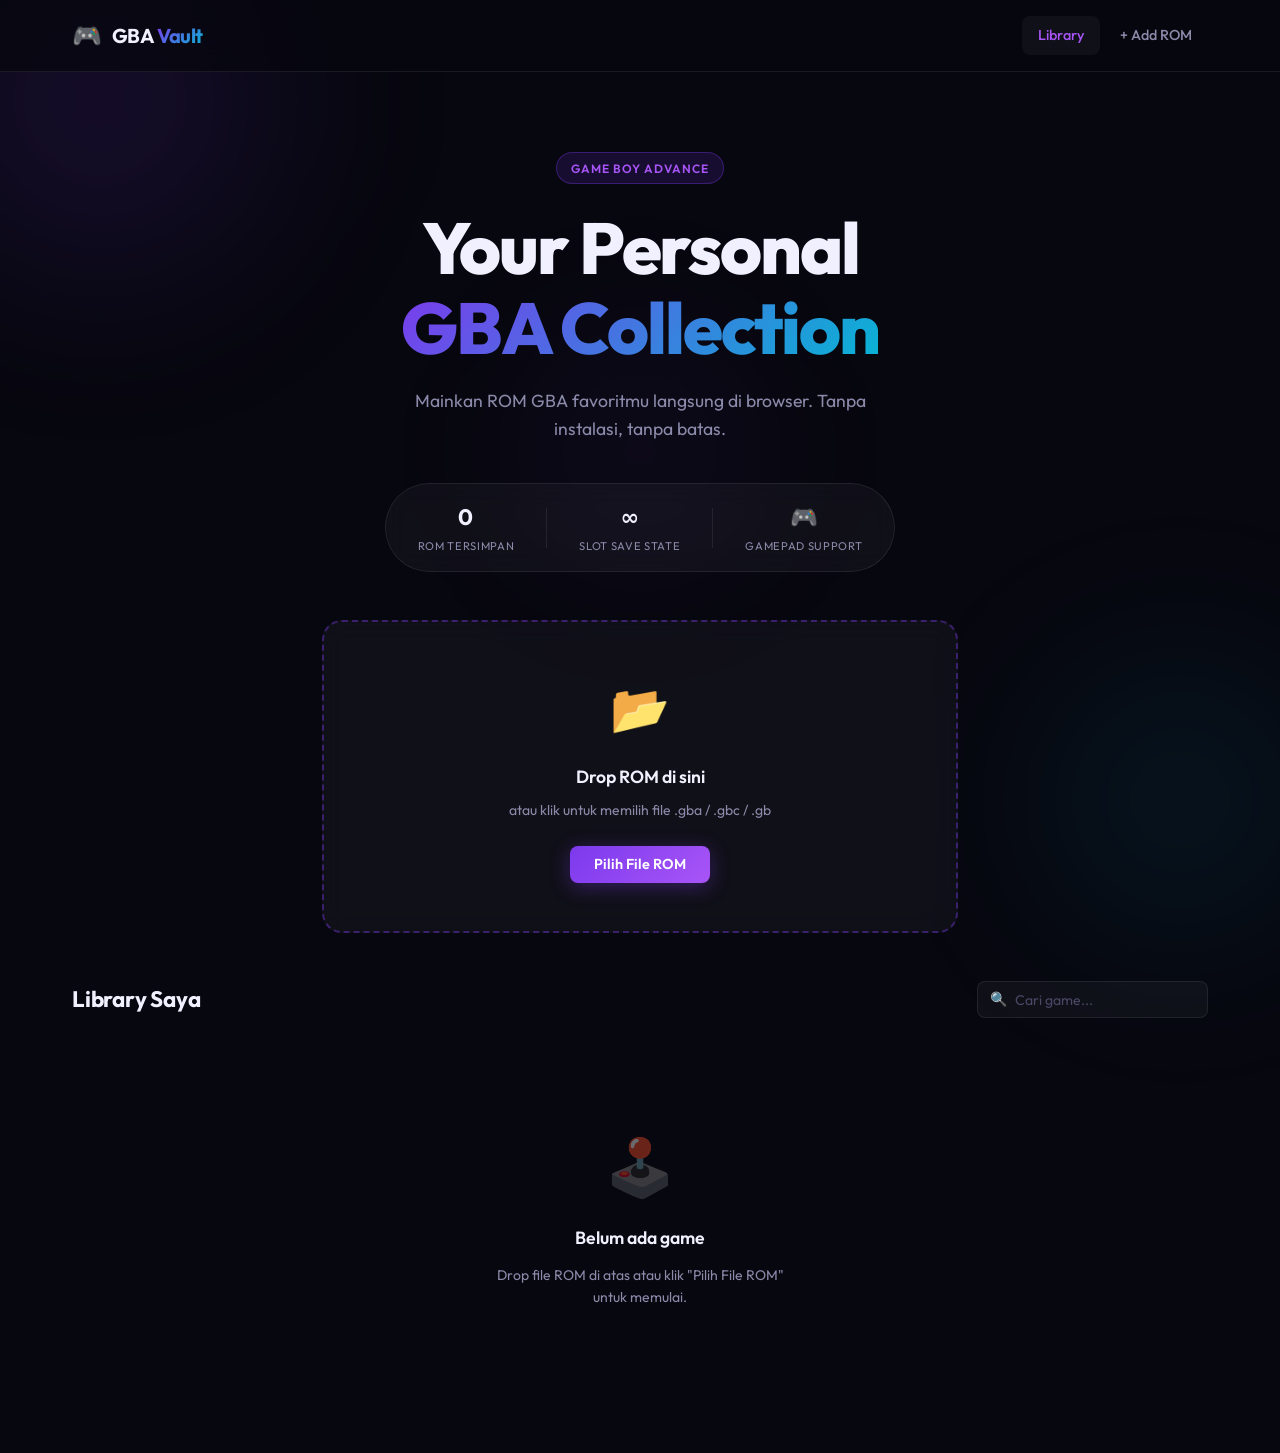
==== index.html @ 0735eef9 "Initial commit - GBA Vault" ====
<!DOCTYPE html>
<html lang="id">
<head>
  <meta charset="UTF-8" />
  <meta name="viewport" content="width=device-width, initial-scale=1.0" />
  <title>GBA Vault — Emulator Personal</title>
  <meta name="description" content="Emulator Game Boy Advance berbasis web. Mainkan ROM GBA favoritmu langsung di browser." />
  <link rel="preconnect" href="https://fonts.googleapis.com" />
  <link href="https://fonts.googleapis.com/css2?family=Outfit:wght@300;400;500;600;700;800&family=JetBrains+Mono:wght@400;600&display=swap" rel="stylesheet" />
  <link rel="stylesheet" href="style.css" />
  <script src="coi-serviceworker.js"></script>
</head>
<body>

  <!-- Background orbs -->
  <div class="bg-orb orb-1"></div>
  <div class="bg-orb orb-2"></div>
  <div class="bg-orb orb-3"></div>

  <!-- Header -->
  <header class="header">
    <div class="header-inner">
      <div class="logo">
        <span class="logo-icon">🎮</span>
        <span class="logo-text">GBA <span class="logo-accent">Vault</span></span>
      </div>
      <nav class="nav">
        <a href="index.html" class="nav-link active">Library</a>
        <a href="#" class="nav-link" id="add-rom-btn">+ Add ROM</a>
      </nav>
    </div>
  </header>

  <!-- Hero -->
  <section class="hero">
    <div class="hero-badge">Game Boy Advance</div>
    <h1 class="hero-title">Your Personal<br /><span class="gradient-text">GBA Collection</span></h1>
    <p class="hero-sub">Mainkan ROM GBA favoritmu langsung di browser. Tanpa instalasi, tanpa batas.</p>
    <div class="hero-stats">
      <div class="stat-item">
        <span class="stat-val" id="rom-count">0</span>
        <span class="stat-label">ROM Tersimpan</span>
      </div>
      <div class="stat-divider"></div>
      <div class="stat-item">
        <span class="stat-val">∞</span>
        <span class="stat-label">Slot Save State</span>
      </div>
      <div class="stat-divider"></div>
      <div class="stat-item">
        <span class="stat-val">🎮</span>
        <span class="stat-label">Gamepad Support</span>
      </div>
    </div>
  </section>

  <!-- Quick Play Drop Zone -->
  <section class="quick-play-section">
    <div class="drop-zone" id="drop-zone">
      <div class="drop-icon">📂</div>
      <div class="drop-title">Drop ROM di sini</div>
      <div class="drop-sub">atau klik untuk memilih file .gba / .gbc / .gb</div>
      <input type="file" id="rom-file-input" accept=".gba,.gbc,.gb,.zip" hidden />
      <button class="btn-primary" id="browse-btn">Pilih File ROM</button>
    </div>
  </section>

  <!-- Library -->
  <section class="library-section">
    <div class="section-header">
      <h2 class="section-title">Library Saya</h2>
      <div class="search-box">
        <span class="search-icon">🔍</span>
        <input type="text" id="search-input" placeholder="Cari game..." class="search-input" />
      </div>
    </div>

    <div class="game-grid" id="game-grid">
      <!-- Cards will be rendered here by JS -->
      <div class="empty-state" id="empty-state">
        <div class="empty-icon">🕹️</div>
        <div class="empty-title">Belum ada game</div>
        <div class="empty-sub">Drop file ROM di atas atau klik "Pilih File ROM" untuk memulai.</div>
      </div>
    </div>
  </section>

  <!-- Modal: Add ROM from URL -->
  <div class="modal-overlay" id="url-modal">
    <div class="modal-box">
      <button class="modal-close" id="close-url-modal">✕</button>
      <h3 class="modal-title">🌐 Tambah ROM dari URL</h3>
      <p class="modal-desc">Masukkan URL langsung ke file .gba untuk menambahkan ke library.</p>
      <input type="text" id="rom-url-input" class="modal-input" placeholder="https://example.com/game.gba" />
      <input type="text" id="rom-name-input" class="modal-input" placeholder="Nama game (opsional)" />
      <div class="modal-actions">
        <button class="btn-secondary" id="cancel-url">Batal</button>
        <button class="btn-primary" id="confirm-url">Tambah</button>
      </div>
    </div>
  </div>

  <!-- Toast -->
  <div class="toast" id="toast"></div>

  <script src="idb.js"></script>
  <script src="app.js"></script>
</body>
</html>
---- style.css ----
/* ════════════════════════════════════════════════════════════
   GBA Vault — style.css
   Premium dark-theme GBA emulator UI
   ════════════════════════════════════════════════════════════ */

/* ─── Variables ─────────────────────────────────────────────── */
:root {
  --bg:           #07070f;
  --bg-2:         #0d0d1a;
  --card-bg:      rgba(255, 255, 255, 0.04);
  --card-border:  rgba(255, 255, 255, 0.08);
  --accent:       #7c3aed;
  --accent-2:     #a855f7;
  --accent-3:     #06b6d4;
  --text:         #f1f0ff;
  --text-muted:   #8b8aaa;
  --text-dim:     #4a4866;
  --danger:       #ef4444;
  --success:      #22c55e;
  --gba-purple:   hsl(262, 72%, 58%);
  --radius-lg:    20px;
  --radius-md:    12px;
  --radius-sm:    8px;
  --shadow-glow:  0 0 40px rgba(124, 58, 237, 0.2);
  --transition:   0.2s cubic-bezier(0.4, 0, 0.2, 1);
}

/* ─── Reset & Base ───────────────────────────────────────────── */
*, *::before, *::after { box-sizing: border-box; margin: 0; padding: 0; }

html { scroll-behavior: smooth; }

body {
  font-family: 'Outfit', system-ui, sans-serif;
  background-color: var(--bg);
  color: var(--text);
  min-height: 100vh;
  overflow-x: hidden;
  line-height: 1.6;
}

/* ─── Background Orbs ────────────────────────────────────────── */
.bg-orb {
  position: fixed;
  border-radius: 50%;
  filter: blur(80px);
  pointer-events: none;
  z-index: 0;
  animation: drift 18s ease-in-out infinite alternate;
}
.orb-1 {
  width: 500px; height: 500px;
  background: radial-gradient(circle, rgba(124,58,237,0.18), transparent 70%);
  top: -150px; left: -150px;
  animation-duration: 22s;
}
.orb-2 {
  width: 400px; height: 400px;
  background: radial-gradient(circle, rgba(6,182,212,0.12), transparent 70%);
  bottom: -100px; right: -100px;
  animation-duration: 18s;
}
.orb-3 {
  width: 300px; height: 300px;
  background: radial-gradient(circle, rgba(168,85,247,0.1), transparent 70%);
  top: 50%; left: 50%;
  transform: translate(-50%, -50%);
  animation-duration: 26s;
}

@keyframes drift {
  from { transform: translate(0, 0) scale(1); }
  to   { transform: translate(40px, 30px) scale(1.08); }
}

/* ─── Header ─────────────────────────────────────────────────── */
.header {
  position: sticky; top: 0; z-index: 100;
  background: rgba(7, 7, 15, 0.8);
  backdrop-filter: blur(20px);
  border-bottom: 1px solid var(--card-border);
}
.header-inner {
  max-width: 1200px; margin: 0 auto;
  padding: 1rem 2rem;
  display: flex; justify-content: space-between; align-items: center;
}

.logo {
  display: flex; align-items: center; gap: 0.6rem;
  text-decoration: none; color: inherit;
}
.logo-icon { font-size: 1.5rem; }
.logo-text {
  font-size: 1.25rem; font-weight: 700; letter-spacing: -0.02em;
}
.logo-accent {
  background: linear-gradient(135deg, var(--accent), var(--accent-3));
  -webkit-background-clip: text; -webkit-text-fill-color: transparent;
  background-clip: text;
}

.nav { display: flex; align-items: center; gap: 0.25rem; }
.nav-link {
  padding: 0.5rem 1rem; border-radius: var(--radius-sm);
  text-decoration: none; color: var(--text-muted);
  font-size: 0.9rem; font-weight: 500;
  transition: var(--transition);
  cursor: pointer; border: none; background: transparent;
}
.nav-link:hover, .nav-link.active { color: var(--text); background: var(--card-bg); }
.nav-link.active { color: var(--accent-2); }

/* ─── Hero Section ───────────────────────────────────────────── */
.hero {
  max-width: 1200px; margin: 0 auto;
  padding: 5rem 2rem 3rem;
  text-align: center;
  position: relative; z-index: 1;
}

.hero-badge {
  display: inline-flex; align-items: center;
  padding: 0.35rem 0.9rem;
  border-radius: 100px;
  background: rgba(124, 58, 237, 0.15);
  border: 1px solid rgba(124, 58, 237, 0.35);
  font-size: 0.75rem; font-weight: 600; letter-spacing: 0.08em;
  text-transform: uppercase; color: var(--accent-2);
  margin-bottom: 1.5rem;
}

.hero-title {
  font-size: clamp(2.5rem, 6vw, 4.5rem);
  font-weight: 800; letter-spacing: -0.03em;
  line-height: 1.1; margin-bottom: 1.25rem;
}

.gradient-text {
  background: linear-gradient(135deg, var(--accent) 0%, var(--accent-3) 100%);
  -webkit-background-clip: text; -webkit-text-fill-color: transparent;
  background-clip: text;
}

.hero-sub {
  font-size: 1.1rem; color: var(--text-muted);
  max-width: 500px; margin: 0 auto 2.5rem;
}

.hero-stats {
  display: inline-flex; align-items: center; gap: 2rem;
  background: var(--card-bg); border: 1px solid var(--card-border);
  border-radius: 100px; padding: 1rem 2rem;
  backdrop-filter: blur(12px);
}
.stat-item { display: flex; flex-direction: column; align-items: center; gap: 0.1rem; }
.stat-val { font-size: 1.4rem; font-weight: 700; color: var(--text); }
.stat-label { font-size: 0.7rem; color: var(--text-muted); text-transform: uppercase; letter-spacing: 0.06em; }
.stat-divider { width: 1px; height: 40px; background: var(--card-border); }

/* ─── Drop Zone ──────────────────────────────────────────────── */
.quick-play-section {
  max-width: 700px; margin: 0 auto;
  padding: 0 2rem 3rem;
  position: relative; z-index: 1;
}

.drop-zone {
  background: var(--card-bg);
  border: 2px dashed rgba(124, 58, 237, 0.4);
  border-radius: var(--radius-lg);
  padding: 3rem 2rem;
  text-align: center;
  cursor: pointer;
  transition: var(--transition);
  backdrop-filter: blur(12px);
  position: relative;
}
.drop-zone:hover, .drop-zone.drag-over {
  border-color: var(--accent);
  background: rgba(124, 58, 237, 0.08);
  box-shadow: var(--shadow-glow);
}
.drop-icon { font-size: 3rem; margin-bottom: 1rem; display: block; }
.drop-title { font-size: 1.1rem; font-weight: 600; margin-bottom: 0.5rem; }
.drop-sub   { font-size: 0.875rem; color: var(--text-muted); margin-bottom: 1.5rem; }

/* ─── Buttons ────────────────────────────────────────────────── */
.btn-primary {
  display: inline-flex; align-items: center; gap: 0.5rem;
  padding: 0.6rem 1.5rem; border-radius: var(--radius-sm);
  background: linear-gradient(135deg, var(--accent), var(--accent-2));
  color: white; font-family: 'Outfit', sans-serif;
  font-size: 0.9rem; font-weight: 600; border: none;
  cursor: pointer; transition: var(--transition);
  box-shadow: 0 4px 20px rgba(124, 58, 237, 0.35);
  text-decoration: none;
}
.btn-primary:hover {
  transform: translateY(-2px);
  box-shadow: 0 8px 30px rgba(124, 58, 237, 0.5);
}
.btn-primary:active { transform: translateY(0); }

.btn-secondary {
  display: inline-flex; align-items: center; gap: 0.5rem;
  padding: 0.6rem 1.5rem; border-radius: var(--radius-sm);
  background: var(--card-bg); border: 1px solid var(--card-border);
  color: var(--text); font-family: 'Outfit', sans-serif;
  font-size: 0.9rem; font-weight: 500; cursor: pointer;
  transition: var(--transition);
}
.btn-secondary:hover { background: rgba(255,255,255,0.08); }

.btn-icon {
  display: inline-flex; align-items: center; justify-content: center;
  width: 32px; height: 32px; border-radius: var(--radius-sm);
  background: transparent; border: 1px solid transparent;
  color: var(--text-muted); cursor: pointer; font-size: 0.9rem;
  transition: var(--transition);
}
.btn-icon:hover { background: rgba(255,255,255,0.08); color: var(--text); border-color: var(--card-border); }
.btn-icon.danger:hover { background: rgba(239,68,68,0.15); color: var(--danger); border-color: rgba(239,68,68,0.3); }

/* ─── Library ────────────────────────────────────────────────── */
.library-section {
  max-width: 1200px; margin: 0 auto;
  padding: 0 2rem 4rem;
  position: relative; z-index: 1;
}

.section-header {
  display: flex; justify-content: space-between; align-items: center;
  margin-bottom: 1.5rem; gap: 1rem; flex-wrap: wrap;
}
.section-title {
  font-size: 1.4rem; font-weight: 700; letter-spacing: -0.01em;
}

.search-box {
  display: flex; align-items: center; gap: 0.5rem;
  background: var(--card-bg); border: 1px solid var(--card-border);
  border-radius: var(--radius-sm); padding: 0.4rem 0.75rem;
  transition: var(--transition);
}
.search-box:focus-within { border-color: var(--accent); }
.search-icon { font-size: 0.875rem; color: var(--text-muted); }
.search-input {
  background: transparent; border: none; outline: none;
  color: var(--text); font-family: 'Outfit', sans-serif;
  font-size: 0.875rem; width: 180px;
}
.search-input::placeholder { color: var(--text-dim); }

/* ─── Game Grid ──────────────────────────────────────────────── */
.game-grid {
  display: grid;
  grid-template-columns: repeat(auto-fill, minmax(240px, 1fr));
  gap: 1rem;
}

.game-card {
  background: var(--card-bg);
  border: 1px solid var(--card-border);
  border-radius: var(--radius-lg);
  overflow: hidden;
  cursor: pointer;
  transition: var(--transition);
  position: relative;
  group: true;
  backdrop-filter: blur(12px);
}
.game-card:hover {
  transform: translateY(-4px);
  border-color: rgba(124, 58, 237, 0.4);
  box-shadow: 0 16px 40px rgba(0,0,0,0.4), 0 0 30px rgba(124,58,237,0.12);
}

.game-art {
  height: 130px;
  display: flex; align-items: center; justify-content: center;
  font-size: 4rem;
  background: linear-gradient(135deg, rgba(124,58,237,0.12), rgba(6,182,212,0.08));
  position: relative; overflow: hidden;
}
.game-art::after {
  content: '';
  position: absolute; inset: 0;
  background: linear-gradient(to bottom, transparent 50%, rgba(7,7,15,0.5) 100%);
}

.game-card-body { padding: 1rem; }
.game-card-name {
  font-size: 0.95rem; font-weight: 600;
  white-space: nowrap; overflow: hidden; text-overflow: ellipsis;
  margin-bottom: 0.3rem;
}
.game-card-meta {
  display: flex; align-items: center; gap: 0.5rem;
  font-size: 0.75rem; color: var(--text-muted); margin-bottom: 0.75rem;
}
.game-badge {
  background: rgba(124,58,237,0.2); color: var(--accent-2);
  border-radius: 4px; padding: 0.1rem 0.4rem;
  font-size: 0.65rem; font-weight: 600; text-transform: uppercase;
}

.game-card-actions {
  display: flex; gap: 0.5rem; justify-content: space-between; align-items: center;
}

.game-play-btn {
  flex: 1; padding: 0.45rem; border-radius: var(--radius-sm);
  background: linear-gradient(135deg, var(--accent), var(--accent-2));
  color: white; font-family: 'Outfit', sans-serif;
  font-size: 0.8rem; font-weight: 600; border: none;
  cursor: pointer; transition: var(--transition);
  text-align: center;
}
.game-play-btn:hover { filter: brightness(1.15); }

/* ─── Empty State ────────────────────────────────────────────── */
.empty-state {
  grid-column: 1 / -1;
  display: flex; flex-direction: column; align-items: center; justify-content: center;
  gap: 0.75rem; padding: 5rem 2rem; text-align: center;
  color: var(--text-muted);
}
.empty-icon { font-size: 3.5rem; opacity: 0.4; }
.empty-title { font-size: 1.1rem; font-weight: 600; color: var(--text); }
.empty-sub { font-size: 0.875rem; max-width: 300px; }

/* ─── Modal ──────────────────────────────────────────────────── */
.modal-overlay {
  position: fixed; inset: 0; z-index: 1000;
  background: rgba(0,0,0,0.6);
  backdrop-filter: blur(8px);
  display: flex; align-items: center; justify-content: center;
  opacity: 0; pointer-events: none;
  transition: opacity 0.2s;
}
.modal-overlay.open { opacity: 1; pointer-events: all; }

.modal-box {
  background: var(--bg-2);
  border: 1px solid var(--card-border);
  border-radius: 20px; padding: 2rem;
  width: min(480px, 90vw);
  position: relative;
  box-shadow: 0 24px 80px rgba(0,0,0,0.5);
  transform: scale(0.95);
  transition: transform 0.2s;
}
.modal-overlay.open .modal-box { transform: scale(1); }

.modal-close {
  position: absolute; top: 1rem; right: 1rem;
  background: var(--card-bg); border: 1px solid var(--card-border);
  border-radius: 6px; width: 28px; height: 28px;
  color: var(--text-muted); cursor: pointer;
  font-size: 0.8rem; transition: var(--transition);
  display: flex; align-items: center; justify-content: center;
}
.modal-close:hover { color: var(--text); background: rgba(255,255,255,0.1); }

.modal-title { font-size: 1.2rem; font-weight: 700; margin-bottom: 0.5rem; }
.modal-desc  { font-size: 0.875rem; color: var(--text-muted); margin-bottom: 1.5rem; }

.modal-input {
  width: 100%; padding: 0.65rem 0.9rem;
  background: var(--card-bg); border: 1px solid var(--card-border);
  border-radius: var(--radius-sm); color: var(--text);
  font-family: 'Outfit', sans-serif; font-size: 0.9rem;
  outline: none; transition: var(--transition);
  margin-bottom: 0.75rem; display: block;
}
.modal-input:focus { border-color: var(--accent); box-shadow: 0 0 0 3px rgba(124,58,237,0.15); }
.modal-input::placeholder { color: var(--text-dim); }

.modal-actions { display: flex; gap: 0.75rem; justify-content: flex-end; margin-top: 1rem; }

/* ─── Toast ──────────────────────────────────────────────────── */
.toast {
  position: fixed; bottom: 2rem; right: 2rem; z-index: 2000;
  background: var(--bg-2); border: 1px solid var(--card-border);
  border-radius: var(--radius-md); padding: 0.75rem 1.25rem;
  font-size: 0.875rem; font-weight: 500; color: var(--text);
  box-shadow: 0 8px 30px rgba(0,0,0,0.4);
  transform: translateY(100px); opacity: 0;
  transition: all 0.3s cubic-bezier(0.34, 1.56, 0.64, 1);
  max-width: 320px;
  pointer-events: none;
}
.toast.show { transform: translateY(0); opacity: 1; }
.toast.success { border-left: 3px solid var(--success); }
.toast.error   { border-left: 3px solid var(--danger); }
.toast.info    { border-left: 3px solid var(--accent); }

/* ─── Scrollbar ──────────────────────────────────────────────── */
::-webkit-scrollbar { width: 6px; }
::-webkit-scrollbar-track { background: transparent; }
::-webkit-scrollbar-thumb { background: rgba(255,255,255,0.1); border-radius: 3px; }
::-webkit-scrollbar-thumb:hover { background: rgba(255,255,255,0.2); }

/* ─── Selection ──────────────────────────────────────────────── */
::selection { background: rgba(124,58,237,0.35); }

/* ─── Responsive ─────────────────────────────────────────────── */
@media (max-width: 640px) {
  .header-inner { padding: 1rem; }
  .hero { padding: 3rem 1rem 2rem; }
  .hero-stats { gap: 1rem; padding: 0.75rem 1.25rem; flex-wrap: wrap; justify-content: center; }
  .quick-play-section, .library-section { padding-left: 1rem; padding-right: 1rem; }
  .game-grid { grid-template-columns: 1fr 1fr; }
}

@media (max-width: 400px) {
  .game-grid { grid-template-columns: 1fr; }
}
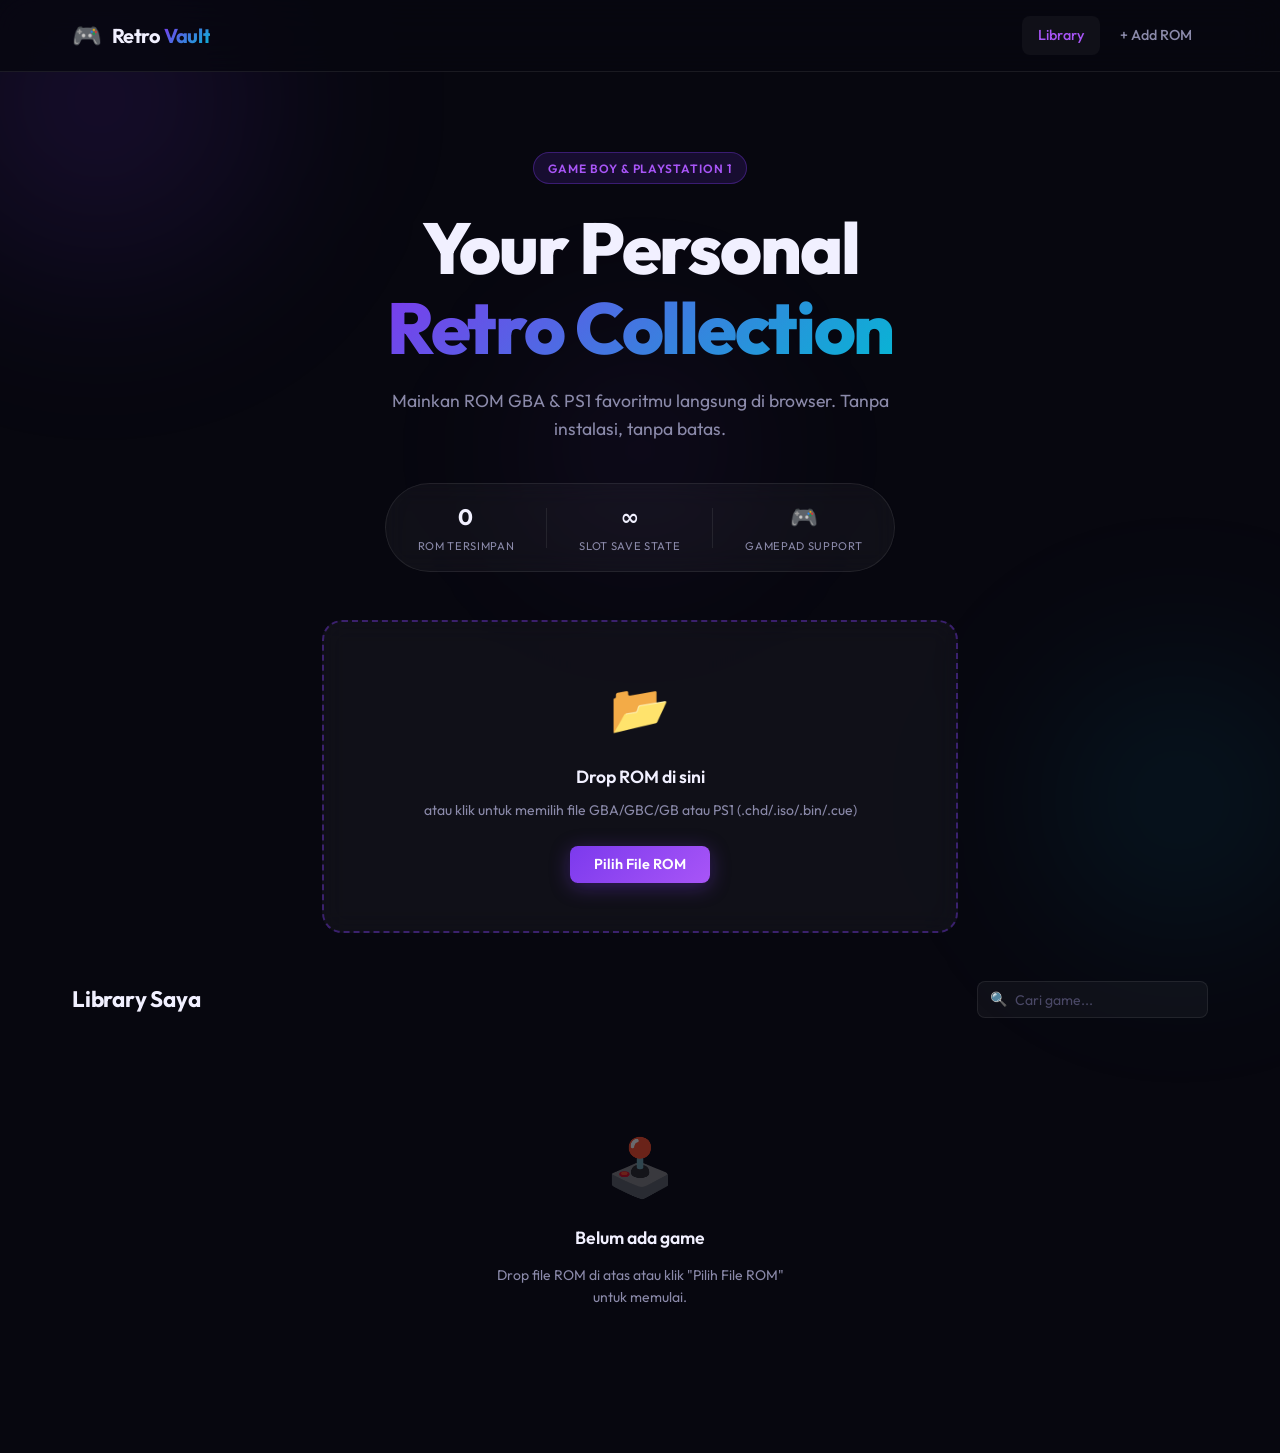
==== commit 38127097: "Add files via upload" ====
--- a/index.html
+++ b/index.html
@@ -3,8 +3,8 @@
 <head>
   <meta charset="UTF-8" />
   <meta name="viewport" content="width=device-width, initial-scale=1.0" />
-  <title>GBA Vault — Emulator Personal</title>
-  <meta name="description" content="Emulator Game Boy Advance berbasis web. Mainkan ROM GBA favoritmu langsung di browser." />
+  <title>GBA & PS1 Vault — Emulator Personal</title>
+  <meta name="description" content="Emulator GBA & PS1 berbasis web. Mainkan ROM favoritmu langsung di browser." />
   <link rel="preconnect" href="https://fonts.googleapis.com" />
   <link href="https://fonts.googleapis.com/css2?family=Outfit:wght@300;400;500;600;700;800&family=JetBrains+Mono:wght@400;600&display=swap" rel="stylesheet" />
   <link rel="stylesheet" href="style.css" />
@@ -22,7 +22,7 @@
     <div class="header-inner">
       <div class="logo">
         <span class="logo-icon">🎮</span>
-        <span class="logo-text">GBA <span class="logo-accent">Vault</span></span>
+        <span class="logo-text">Retro <span class="logo-accent">Vault</span></span>
       </div>
       <nav class="nav">
         <a href="index.html" class="nav-link active">Library</a>
@@ -33,9 +33,9 @@
 
   <!-- Hero -->
   <section class="hero">
-    <div class="hero-badge">Game Boy Advance</div>
-    <h1 class="hero-title">Your Personal<br /><span class="gradient-text">GBA Collection</span></h1>
-    <p class="hero-sub">Mainkan ROM GBA favoritmu langsung di browser. Tanpa instalasi, tanpa batas.</p>
+    <div class="hero-badge">Game Boy & PlayStation 1</div>
+    <h1 class="hero-title">Your Personal<br /><span class="gradient-text">Retro Collection</span></h1>
+    <p class="hero-sub">Mainkan ROM GBA & PS1 favoritmu langsung di browser. Tanpa instalasi, tanpa batas.</p>
     <div class="hero-stats">
       <div class="stat-item">
         <span class="stat-val" id="rom-count">0</span>
@@ -59,8 +59,8 @@
     <div class="drop-zone" id="drop-zone">
       <div class="drop-icon">📂</div>
       <div class="drop-title">Drop ROM di sini</div>
-      <div class="drop-sub">atau klik untuk memilih file .gba / .gbc / .gb</div>
-      <input type="file" id="rom-file-input" accept=".gba,.gbc,.gb,.zip" hidden />
+      <div class="drop-sub">atau klik untuk memilih file GBA/GBC/GB atau PS1 (.chd/.iso/.bin/.cue)</div>
+      <input type="file" id="rom-file-input" accept=".gba,.gbc,.gb,.zip,.iso,.bin,.cue,.chd,.img" hidden />
       <button class="btn-primary" id="browse-btn">Pilih File ROM</button>
     </div>
   </section>
@@ -90,7 +90,7 @@
     <div class="modal-box">
       <button class="modal-close" id="close-url-modal">✕</button>
       <h3 class="modal-title">🌐 Tambah ROM dari URL</h3>
-      <p class="modal-desc">Masukkan URL langsung ke file .gba untuk menambahkan ke library.</p>
+      <p class="modal-desc">Masukkan URL langsung ke file ROM (.gba / .chd / .iso) untuk menambahkan ke library.</p>
       <input type="text" id="rom-url-input" class="modal-input" placeholder="https://example.com/game.gba" />
       <input type="text" id="rom-name-input" class="modal-input" placeholder="Nama game (opsional)" />
       <div class="modal-actions">
